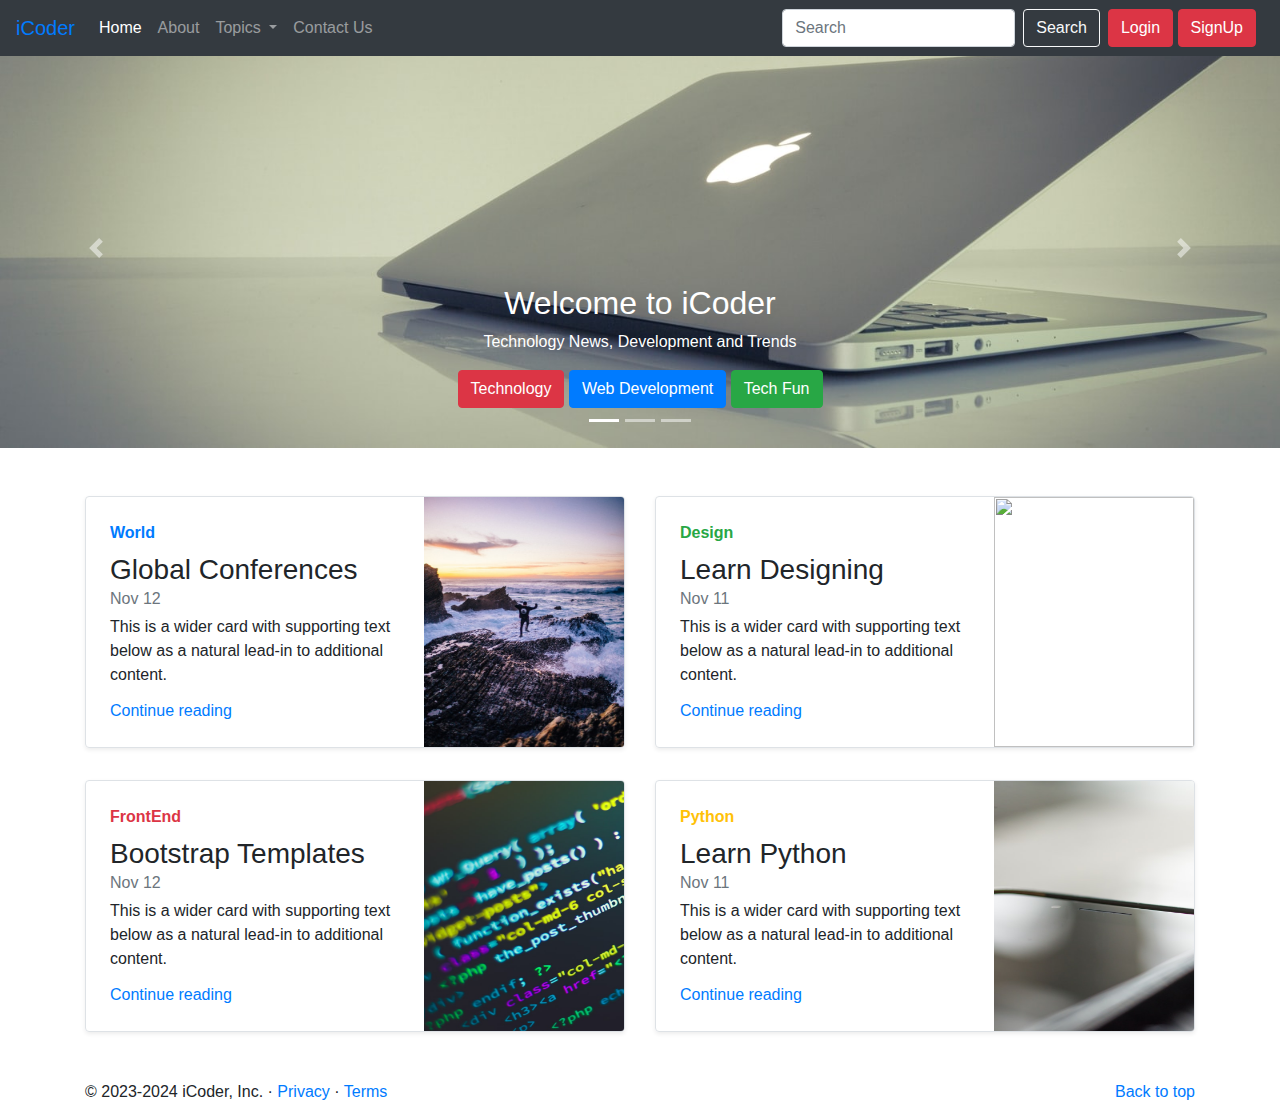
==== index.html @ 4eaf9db1 "first" ====
<!doctype html>
<html lang="en">

<head>
  <!-- Required meta tags -->
  <meta charset="utf-8">
  <meta name="viewport" content="width=device-width, initial-scale=1, shrink-to-fit=no">
  <meta name="description" content="Welcome to iCoder. A blog for coding enthusiasts">

  <!-- Bootstrap CSS -->
  <link rel="stylesheet" href="https://stackpath.bootstrapcdn.com/bootstrap/4.4.1/css/bootstrap.min.css"
    integrity="sha384-Vkoo8x4CGsO3+Hhxv8T/Q5PaXtkKtu6ug5TOeNV6gBiFeWPGFN9MuhOf23Q9Ifjh" crossorigin="anonymous">

  <title>iCoder - Heaven for Programmers</title>
</head>

<body>
  <nav class="navbar navbar-expand-lg navbar-dark bg-dark fixed-top">
    <a class="navbar-brand" href="#"><span class="text-primary">iCoder</span></a>
    <button class="navbar-toggler" type="button" data-toggle="collapse" data-target="#navbarSupportedContent"
      aria-controls="navbarSupportedContent" aria-expanded="false" aria-label="Toggle navigation">
      <span class="navbar-toggler-icon"></span>
    </button>

    <div class="collapse navbar-collapse" id="navbarSupportedContent">
      <ul class="navbar-nav mr-auto">
        <li class="nav-item active">
          <a class="nav-link" href="/">Home <span class="sr-only">(current)</span></a>
        </li>
        <li class="nav-item">
          <a class="nav-link" href="/about.html">About</a>
        </li>

        <li class="nav-item dropdown">
          <a class="nav-link dropdown-toggle" href="#" id="navbarDropdown" role="button" data-toggle="dropdown"
            aria-haspopup="true" aria-expanded="false">
            Topics
          </a>
          <div class="dropdown-menu" aria-labelledby="navbarDropdown">
            <a class="dropdown-item" href="#">Technology</a>
            <a class="dropdown-item" href="#">Web Development</a>
            <div class="dropdown-divider"></div>
            <a class="dropdown-item" href="#">Support</a>
            <a class="dropdown-item" href="#">Write for us</a>
          </div>
        </li>
        <li class="nav-item">
          <a class="nav-link" href="/contact.html">Contact Us</a>
        </li>


      </ul>
      <form class="form-inline my-2 my-lg-0">
        <input class="form-control mr-sm-2" type="search" placeholder="Search" aria-label="Search">
        <button class="btn btn-outline-light my-2 my-sm-0" type="submit">Search</button>
      </form>
      <div class="mx-2">
        <button class="btn btn-danger" data-toggle="modal" data-target="#loginModal">Login</button>
        <button class="btn btn-danger" data-toggle="modal" data-target="#signupModal">SignUp</button>
      </div>
    </div>
  </nav>



  <!-- Login Modal -->
  <div class="modal fade" id="loginModal" tabindex="-1" role="dialog" aria-labelledby="loginModalLabel"
    aria-hidden="true">
    <div class="modal-dialog" role="document">
      <div class="modal-content">
        <div class="modal-header">
          <h5 class="modal-title" id="exampleModalLabel">Login to iCoder</h5>
          <button type="button" class="close" data-dismiss="modal" aria-label="Close">
            <span aria-hidden="true">&times;</span>
          </button>
        </div>
        <div class="modal-body">
          <form>
            <div class="form-group">
              <label for="exampleInputEmail1">Email address</label>
              <input type="email" class="form-control" id="exampleInputEmail1" aria-describedby="emailHelp">
              <small id="emailHelp" class="form-text text-muted">We'll never share your email with anyone else.</small>
            </div>
            <div class="form-group">
              <label for="exampleInputPassword1">Password</label>
              <input type="password" class="form-control" id="exampleInputPassword1">
            </div>
            <div class="form-group form-check">
              <input type="checkbox" class="form-check-input" id="exampleCheck1">
              <label class="form-check-label" for="exampleCheck1">Check me out</label>
            </div>
            <button type="submit" class="btn btn-primary">Login</button>
          </form>
        </div>
        <div class="modal-footer">
          <button type="button" class="btn btn-secondary" data-dismiss="modal">Close</button>
        </div>
      </div>
    </div>
  </div>


  <!-- Sign Up Modal -->
  <div class="modal fade" id="signupModal" tabindex="-1" role="dialog" aria-labelledby="signupModalLabel"
    aria-hidden="true">
    <div class="modal-dialog" role="document">
      <div class="modal-content">
        <div class="modal-header">
          <h5 class="modal-title" id="exampleModalLabel">Get an iCoder Account</h5>
          <button type="button" class="close" data-dismiss="modal" aria-label="Close">
            <span aria-hidden="true">&times;</span>
          </button>
        </div>
        <div class="modal-body">
          <form>
            <div class="form-group">
              <label for="exampleInputEmail1">Email address</label>
              <input type="email" class="form-control" id="exampleInputEmail1" aria-describedby="emailHelp">
              <small id="emailHelp" class="form-text text-muted">We'll never share your email with anyone else.</small>
            </div>
            <div class="form-group">
              <label for="exampleInputPassword1">Password</label>
              <input type="password" class="form-control" id="exampleInputPassword1">
            </div>
            <div class="form-group">
              <label for="cexampleInputPassword1">Confirm Password</label>
              <input type="password" class="form-control" id="cexampleInputPassword1">
            </div>

            <button type="submit" class="btn btn-primary">Create Account</button>
          </form>
        </div>
        <div class="modal-footer">
          <button type="button" class="btn btn-secondary" data-dismiss="modal">Close</button>
        </div>
      </div>
    </div>
  </div>

  <section class="my-5">
    <div id="carouselExampleCaptions" class="carousel slide carousel-fade" data-ride="carousel">
      <ol class="carousel-indicators">
        <li data-target="#carouselExampleCaptions" data-slide-to="0" class="active"></li>
        <li data-target="#carouselExampleCaptions" data-slide-to="1"></li>
        <li data-target="#carouselExampleCaptions" data-slide-to="2"></li>
      </ol>
      <div class="carousel-inner">
        <div class="carousel-item active">
          <img src="1.jpg" class="d-block w-100" alt="...">
          <div class="carousel-caption d-none d-md-block">
            <h2>Welcome to iCoder</h2>
            <p>Technology News, Development and Trends</p>
            <button class="btn btn-danger">Technology</button>
            <button class="btn btn-primary">Web Development</button>
            <button class="btn btn-success">Tech Fun</button>
          </div>
        </div>
        <div class="carousel-item">
          <img src="2.jpg" class="d-block w-100" alt="...">
          <div class="carousel-caption d-none d-md-block">
            <h2>The Best Coding Blog</h2>
            <p>Technology News, Development and Trends</p>
            <button class="btn btn-danger">Technology</button>
            <button class="btn btn-primary">Web Development</button>
            <button class="btn btn-success">Tech Fun</button>
          </div>
        </div>
        <div class="carousel-item">
          <img src="3.jpg" class="d-block w-100" alt="...">
          <div class="carousel-caption d-none d-md-block">
            <h2>Award winning Blog</h2>
            <p>Technology News, Development and Trends</p>
            <button class="btn btn-danger">Technology</button>
            <button class="btn btn-primary">Web Development</button>
            <button class="btn btn-success">Tech Fun</button>
          </div>
        </div>
      </div>
      <a class="carousel-control-prev" href="#carouselExampleCaptions" role="button" data-slide="prev">
        <span class="carousel-control-prev-icon" aria-hidden="true"></span>
        <span class="sr-only">Previous</span>
      </a>
      <a class="carousel-control-next" href="#carouselExampleCaptions" role="button" data-slide="next">
        <span class="carousel-control-next-icon" aria-hidden="true"></span>
        <span class="sr-only">Next</span>
      </a>
    </div>
  </section>

  <div class="container my-4">
    <div class="row mb-2">
      <div class="col-md-6">
        <div
          class="row no-gutters border rounded overflow-hidden flex-md-row mb-4 shadow-sm h-md-250 position-relative">
          <div class="col p-4 d-flex flex-column position-static">
            <strong class="d-inline-block mb-2 text-primary">World</strong>
            <h3 class="mb-0">Global Conferences</h3>
            <div class="mb-1 text-muted">Nov 12</div>
            <p class="card-text mb-auto">This is a wider card with supporting text below as a natural lead-in to
              additional content.</p>
            <a href="#" class="stretched-link">Continue reading</a>
          </div>
          <div class="col-auto d-none d-lg-block">
            <img class="bd-placeholder-img" width="200" height="250" src="thumb1.jpg" alt="">
          </div>
        </div>
      </div>
      <div class="col-md-6">
        <div
          class="row no-gutters border rounded overflow-hidden flex-md-row mb-4 shadow-sm h-md-250 position-relative">
          <div class="col p-4 d-flex flex-column position-static">
            <strong class="d-inline-block mb-2 text-success">Design</strong>
            <h3 class="mb-0">Learn Designing</h3>
            <div class="mb-1 text-muted">Nov 11</div>
            <p class="mb-auto">This is a wider card with supporting text below as a natural lead-in to additional
              content.</p>
            <a href="#" class="stretched-link">Continue reading</a>
          </div>
          <div class="col-auto d-none d-lg-block">
            <img class="bd-placeholder-img" width="200" height="250"
              src="https://source.unsplash.com/500x700/?design,home" alt="">

          </div>
        </div>
      </div>
    </div>
    <div class="row mb-2">
      <div class="col-md-6">
        <div
          class="row no-gutters border rounded overflow-hidden flex-md-row mb-4 shadow-sm h-md-250 position-relative">
          <div class="col p-4 d-flex flex-column position-static">
            <strong class="d-inline-block mb-2 text-danger">FrontEnd</strong>
            <h3 class="mb-0">Bootstrap Templates</h3>
            <div class="mb-1 text-muted">Nov 12</div>
            <p class="card-text mb-auto">This is a wider card with supporting text below as a natural lead-in to
              additional content.</p>
            <a href="#" class="stretched-link">Continue reading</a>
          </div>
          <div class="col-auto d-none d-lg-block">
            <img class="bd-placeholder-img" width="200" height="250" src="thumb2.jpg" alt="">
          </div>
        </div>
      </div>
      <div class="col-md-6">
        <div
          class="row no-gutters border rounded overflow-hidden flex-md-row mb-4 shadow-sm h-md-250 position-relative">
          <div class="col p-4 d-flex flex-column position-static">
            <strong class="d-inline-block mb-2 text-warning">Python</strong>
            <h3 class="mb-0">Learn Python</h3>
            <div class="mb-1 text-muted">Nov 11</div>
            <p class="mb-auto">This is a wider card with supporting text below as a natural lead-in to additional
              content.</p>
            <a href="#" class="stretched-link">Continue reading</a>
          </div>
          <div class="col-auto d-none d-lg-block">
            <img class="bd-placeholder-img" width="200" height="250" src="thumb3.jpg" alt="">

          </div>
        </div>
      </div>
    </div>
  </div>
  <footer class="container">
    <p class="float-right"><a href="#">Back to top</a></p>
    <p>© 2023-2024 iCoder, Inc. · <a href="#">Privacy</a> · <a href="#">Terms</a></p>
  </footer>
  <!-- Optional JavaScript -->
  <!-- jQuery first, then Popper.js, then Bootstrap JS -->
  <script src="https://code.jquery.com/jquery-3.4.1.slim.min.js"
    integrity="sha384-J6qa4849blE2+poT4WnyKhv5vZF5SrPo0iEjwBvKU7imGFAV0wwj1yYfoRSJoZ+n"
    crossorigin="anonymous"></script>
  <script src="https://cdn.jsdelivr.net/npm/popper.js@1.16.0/dist/umd/popper.min.js"
    integrity="sha384-Q6E9RHvbIyZFJoft+2mJbHaEWldlvI9IOYy5n3zV9zzTtmI3UksdQRVvoxMfooAo"
    crossorigin="anonymous"></script>
  <script src="https://stackpath.bootstrapcdn.com/bootstrap/4.4.1/js/bootstrap.min.js"
    integrity="sha384-wfSDF2E50Y2D1uUdj0O3uMBJnjuUD4Ih7YwaYd1iqfktj0Uod8GCExl3Og8ifwB6"
    crossorigin="anonymous"></script>
</body>

</html>
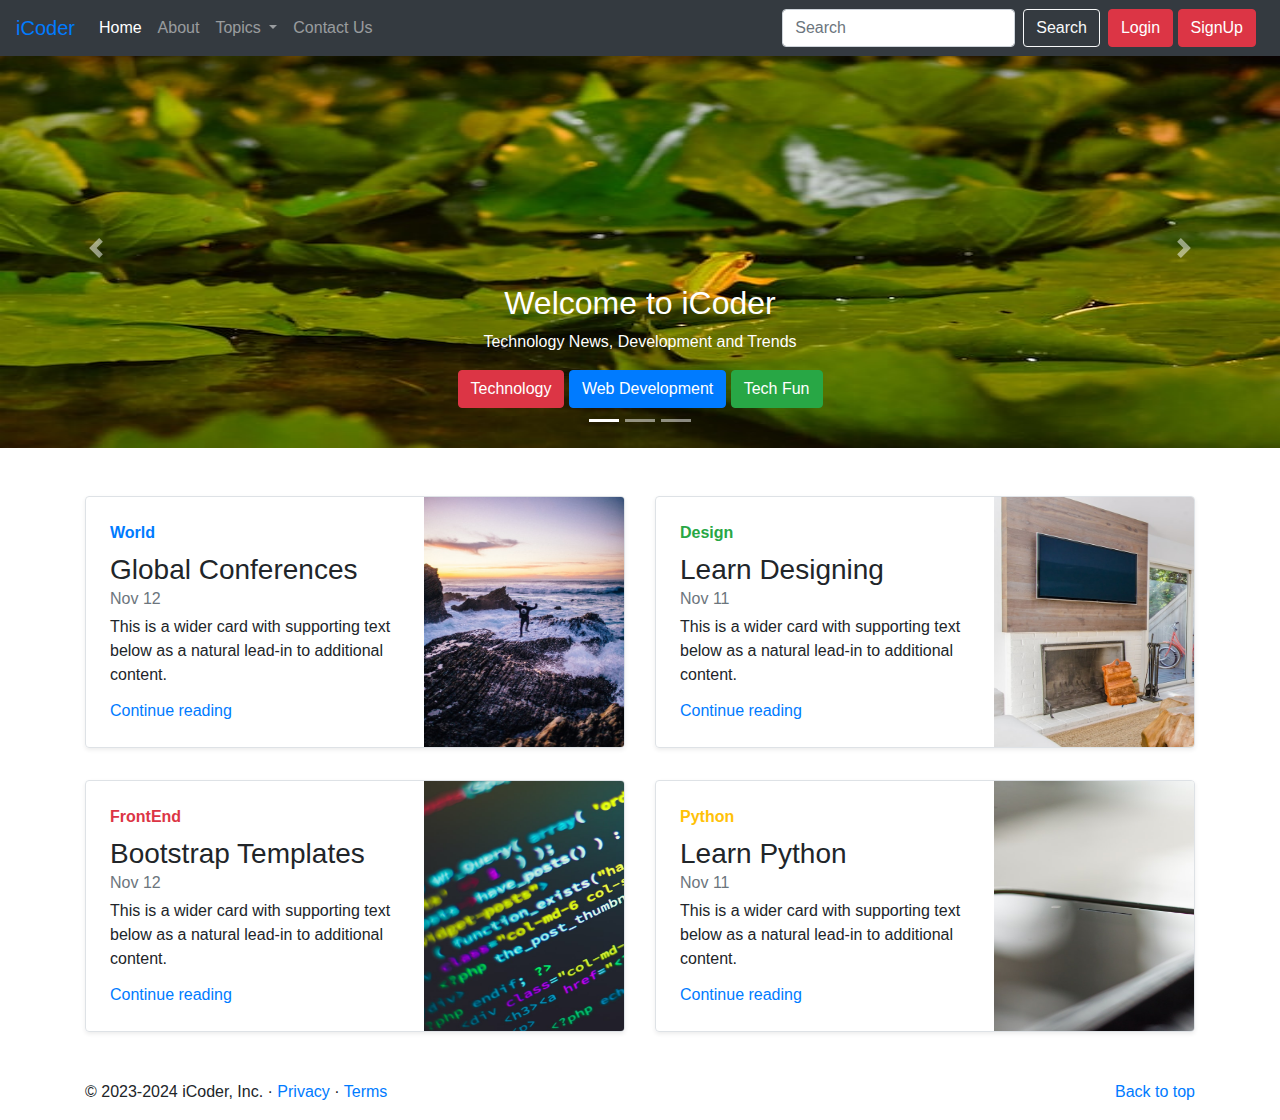
==== commit e124732b: "responsive issue solved" ====
--- a/index.html
+++ b/index.html
@@ -10,6 +10,7 @@
   <!-- Bootstrap CSS -->
   <link rel="stylesheet" href="https://stackpath.bootstrapcdn.com/bootstrap/4.4.1/css/bootstrap.min.css"
     integrity="sha384-Vkoo8x4CGsO3+Hhxv8T/Q5PaXtkKtu6ug5TOeNV6gBiFeWPGFN9MuhOf23Q9Ifjh" crossorigin="anonymous">
+    <link rel="stylesheet" href="/style.css">
 
   <title>iCoder - Heaven for Programmers</title>
 </head>
@@ -146,7 +147,7 @@
       </ol>
       <div class="carousel-inner">
         <div class="carousel-item active">
-          <img src="1.jpg" class="d-block w-100" alt="...">
+          <img src="/image1.jpeg" class="d-block w-100" style="min-height: 250px;" alt="...">
           <div class="carousel-caption d-none d-md-block">
             <h2>Welcome to iCoder</h2>
             <p>Technology News, Development and Trends</p>
@@ -156,7 +157,7 @@
           </div>
         </div>
         <div class="carousel-item">
-          <img src="2.jpg" class="d-block w-100" alt="...">
+          <img src="2.jpg" class="d-block w-100" style="min-height: 250px;" alt="...">
           <div class="carousel-caption d-none d-md-block">
             <h2>The Best Coding Blog</h2>
             <p>Technology News, Development and Trends</p>
@@ -166,7 +167,7 @@
           </div>
         </div>
         <div class="carousel-item">
-          <img src="3.jpg" class="d-block w-100" alt="...">
+          <img src="3.jpg" class="d-block w-100" style="min-height: 250px;" alt="...">
           <div class="carousel-caption d-none d-md-block">
             <h2>Award winning Blog</h2>
             <p>Technology News, Development and Trends</p>
@@ -218,7 +219,7 @@
           </div>
           <div class="col-auto d-none d-lg-block">
             <img class="bd-placeholder-img" width="200" height="250"
-              src="https://source.unsplash.com/500x700/?design,home" alt="">
+              src="/image2.jpeg" alt="">
 
           </div>
         </div>
--- a/style.css
+++ b/style.css
@@ -0,0 +1,39 @@
+.carousel-item img {
+    max-height: 445px;
+}
+@media screen and (max-width:385px) {
+
+.carousel-item img {
+    max-height: 250px !important;
+}
+.d-none {
+    display: unset!important;
+}
+.row {
+   flex-direction: column !important;
+
+   
+}
+.col-6 {
+    max-width: 100% !important;
+}
+.col-6 iframe {
+  width: 350px;
+}
+}
+@media screen and (min-width:350px) {
+
+    .carousel-item img {
+    max-height: 400px !important;
+}
+}
+@media screen and (max-width:720px) {
+    .d-none {
+        display: unset!important;
+    }
+}
+
+.img-fluid {
+    border-radius: 10px;
+    
+}
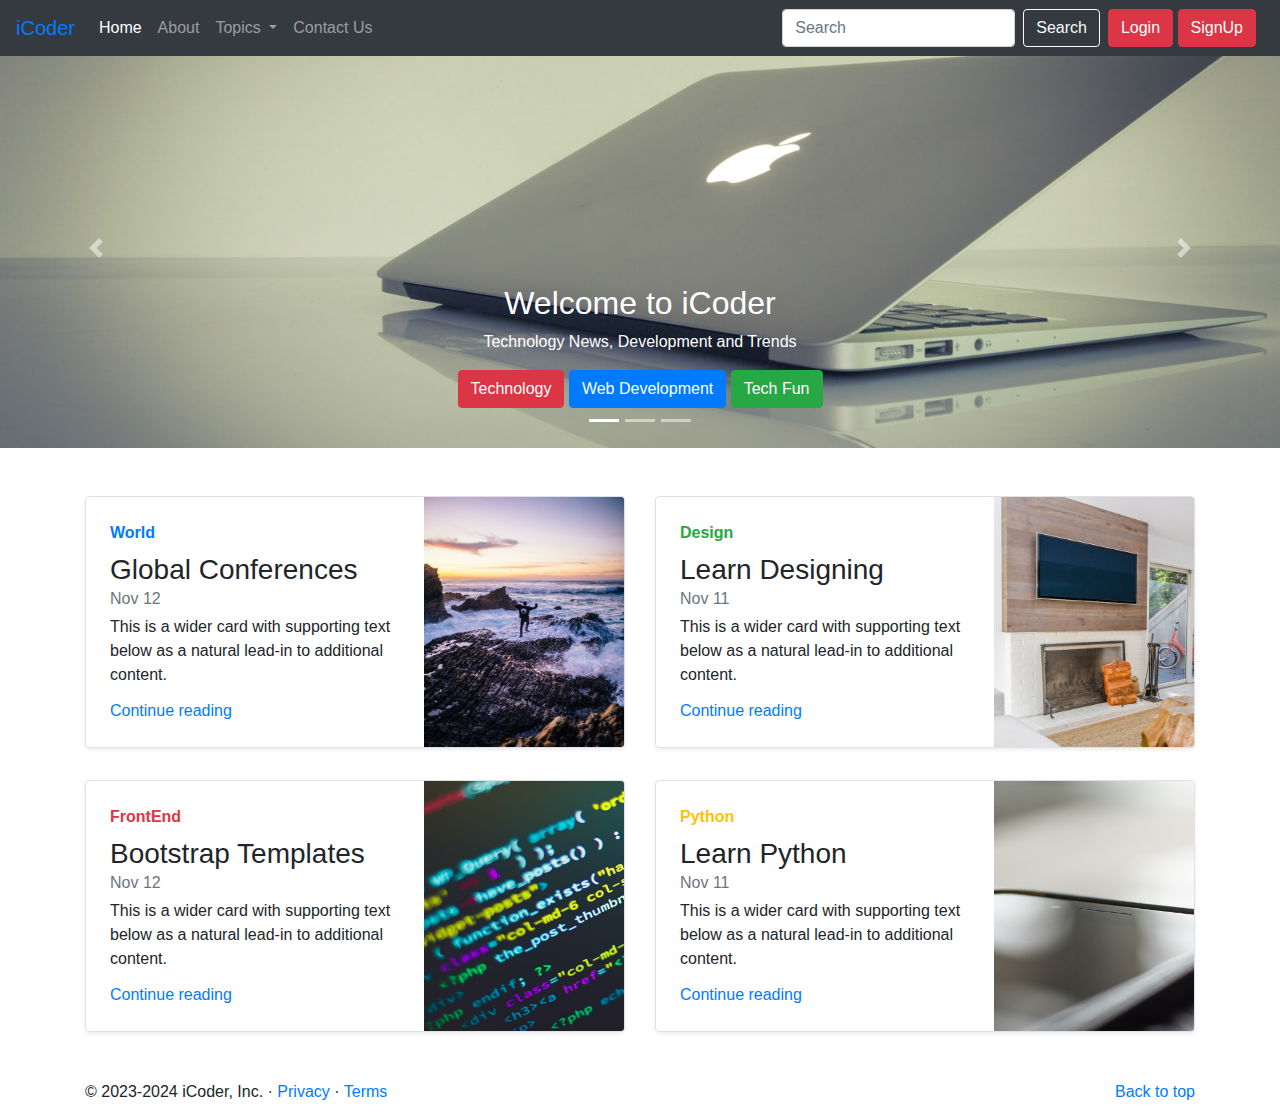
==== commit e82a5385: "added modal" ====
--- a/index.html
+++ b/index.html
@@ -147,7 +147,7 @@
       </ol>
       <div class="carousel-inner">
         <div class="carousel-item active">
-          <img src="/image1.jpeg" class="d-block w-100" style="min-height: 250px;" alt="...">
+          <img src="/1.jpg" class="d-block w-100" style="min-height: 250px;" alt="...">
           <div class="carousel-caption d-none d-md-block">
             <h2>Welcome to iCoder</h2>
             <p>Technology News, Development and Trends</p>
@@ -219,7 +219,7 @@
           </div>
           <div class="col-auto d-none d-lg-block">
             <img class="bd-placeholder-img" width="200" height="250"
-              src="/image2.jpeg" alt="">
+              src="thumb4.jpeg" alt="">
 
           </div>
         </div>
--- a/style.css
+++ b/style.css
@@ -19,6 +19,7 @@
 }
 .col-6 iframe {
   width: 350px;
+  margin-right: 3px;
 }
 }
 @media screen and (min-width:350px) {
